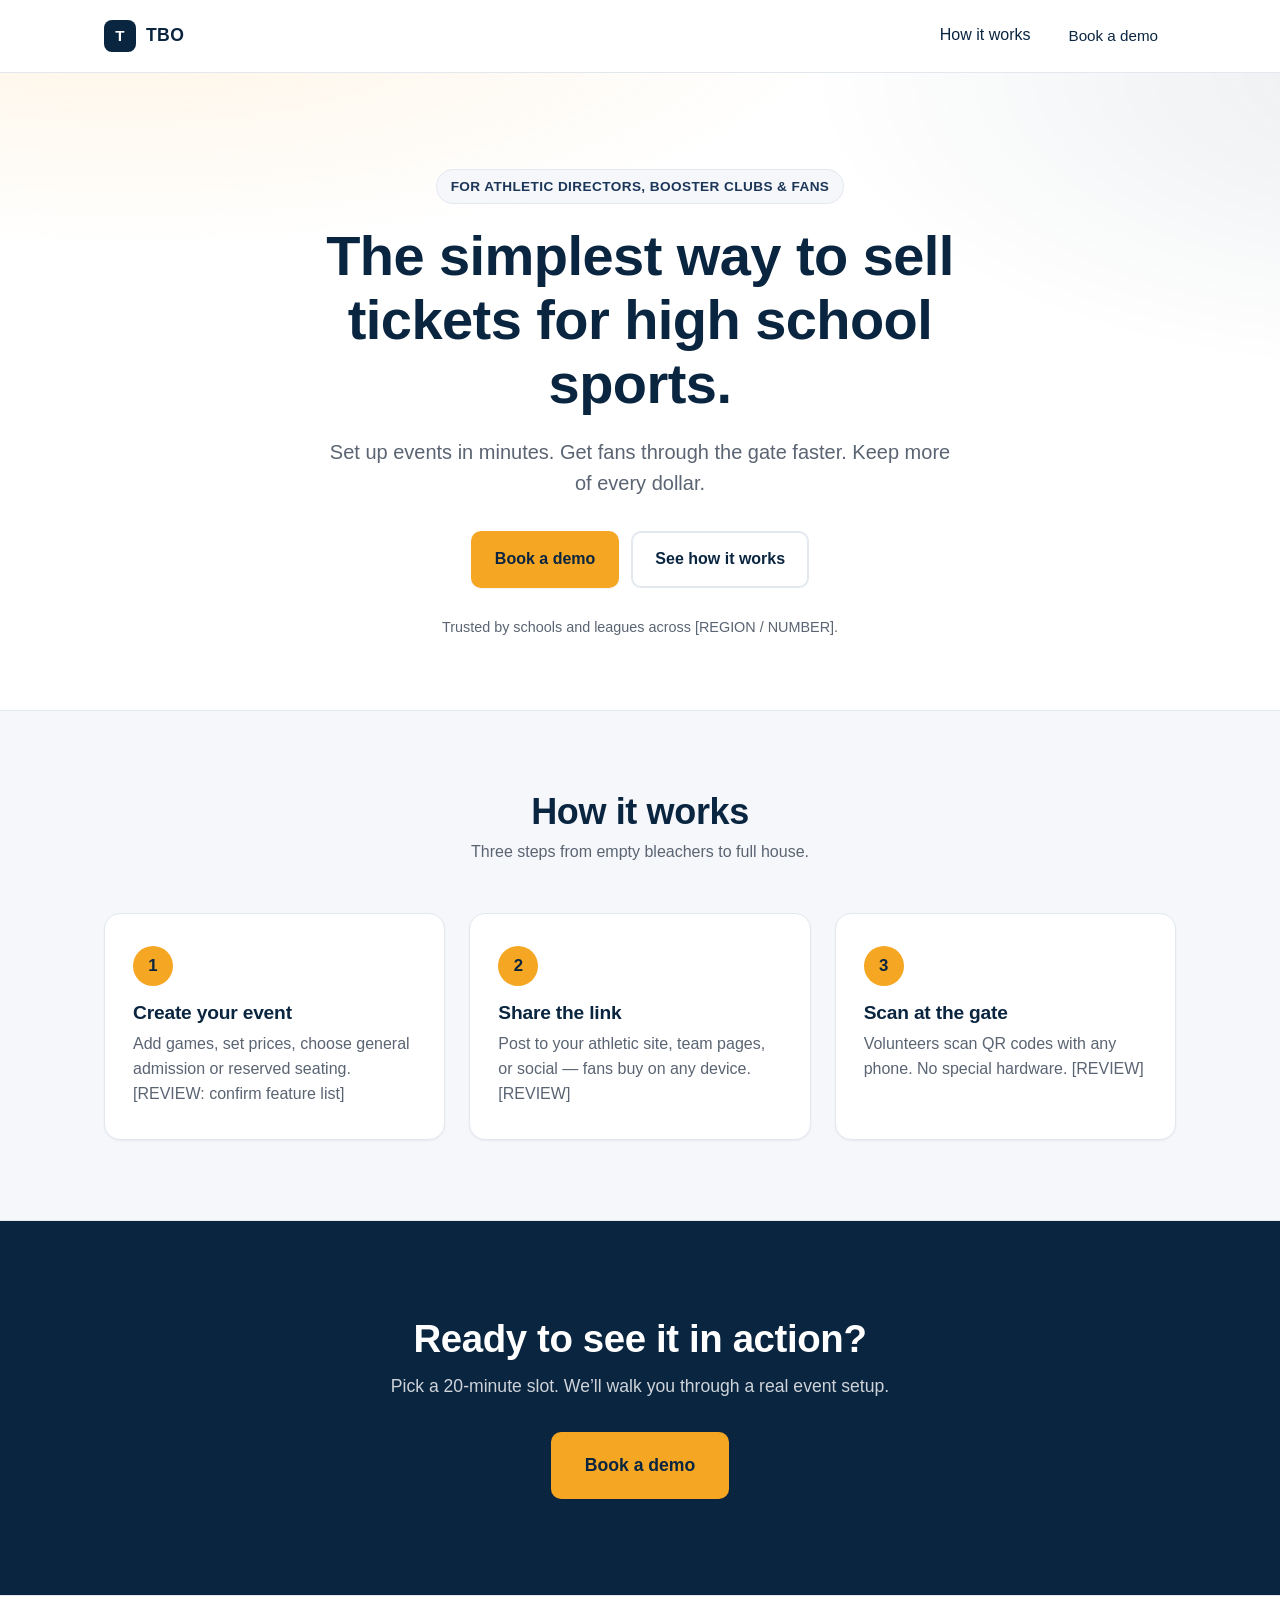
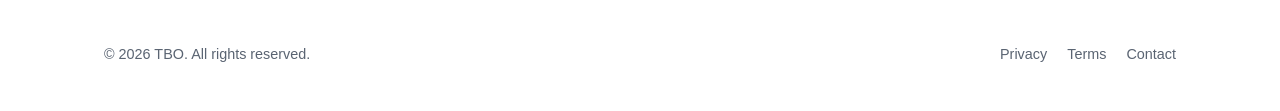
==== index.html @ 7112a97b "Add first-draft landing page Static HTML + CSS marketing page for the TBO ticketing platform. Includ" ====
<!doctype html>
<html lang="en">
  <head>
    <meta charset="utf-8" />
    <meta name="viewport" content="width=device-width, initial-scale=1" />
    <title>TBO — Ticketing built for high school sports</title>
    <!-- [REVIEW] page title: product name "TBO" and tagline both invented -->
    <meta
      name="description"
      content="Sell tickets, scan at the gate, and keep more of every dollar. Built for athletic directors, booster clubs, and the fans who show up."
    />
    <!-- [REVIEW] meta description invented -->
    <link rel="stylesheet" href="styles.css" />
  </head>
  <body>
    <header class="site-header">
      <div class="container site-header__inner">
        <a class="brand" href="#">
          <span class="brand__mark" aria-hidden="true">T</span>
          <!-- [REVIEW] logo is a placeholder letter mark; swap in your real logo file -->
          <span class="brand__name">TBO</span>
          <!-- [REVIEW] brand name "TBO" assumed from folder name -->
        </a>
        <nav class="site-nav" aria-label="Primary">
          <a href="#how-it-works">How it works</a>
          <a href="#demo" class="btn btn--small">Book a demo</a>
        </nav>
      </div>
    </header>

    <main>
      <!-- HERO -->
      <section class="hero">
        <div class="container hero__inner">
          <p class="eyebrow">For athletic directors, booster clubs &amp; fans</p>
          <!-- audience from your brief -->
          <h1 class="hero__title">
            The simplest way to sell tickets for high school sports.
          </h1>
          <!-- [REVIEW] headline invented -->
          <p class="hero__sub">
            Set up events in minutes. Get fans through the gate faster. Keep more of every dollar.
          </p>
          <!-- [REVIEW] subhead invented; swap in your real differentiator -->
          <div class="hero__ctas">
            <a href="#demo" class="btn btn--primary">Book a demo</a>
            <a href="#how-it-works" class="btn btn--ghost">See how it works</a>
          </div>
          <p class="hero__trust">
            Trusted by schools and leagues across [REGION / NUMBER].
          </p>
          <!-- [REVIEW] social proof invented; replace with real stat or remove -->
        </div>
      </section>

      <!-- HOW IT WORKS -->
      <section id="how-it-works" class="how">
        <div class="container">
          <h2 class="section-title">How it works</h2>
          <p class="section-sub">
            Three steps from empty bleachers to full house.
          </p>
          <!-- [REVIEW] section subtitle invented -->
          <ol class="steps">
            <li class="step">
              <div class="step__num">1</div>
              <h3 class="step__title">Create your event</h3>
              <p class="step__body">
                Add games, set prices, choose general admission or reserved seating. [REVIEW: confirm feature list]
              </p>
            </li>
            <li class="step">
              <div class="step__num">2</div>
              <h3 class="step__title">Share the link</h3>
              <p class="step__body">
                Post to your athletic site, team pages, or social — fans buy on any device. [REVIEW]
              </p>
            </li>
            <li class="step">
              <div class="step__num">3</div>
              <h3 class="step__title">Scan at the gate</h3>
              <p class="step__body">
                Volunteers scan QR codes with any phone. No special hardware. [REVIEW]
              </p>
            </li>
          </ol>
        </div>
      </section>

      <!-- CTA -->
      <section id="demo" class="cta">
        <div class="container cta__inner">
          <h2 class="cta__title">Ready to see it in action?</h2>
          <p class="cta__sub">
            Pick a 20-minute slot. We&rsquo;ll walk you through a real event setup.
          </p>
          <!-- [REVIEW] CTA copy invented -->
          <a href="mailto:hello@example.com" class="btn btn--primary btn--large">
            Book a demo
          </a>
          <!-- [REVIEW] placeholder email — swap for your real contact or Calendly link -->
        </div>
      </section>
    </main>

    <footer class="site-footer">
      <div class="container site-footer__inner">
        <p>&copy; <span id="year"></span> TBO. All rights reserved.</p>
        <!-- [REVIEW] company name -->
        <nav aria-label="Footer">
          <a href="#">Privacy</a>
          <a href="#">Terms</a>
          <a href="mailto:hello@example.com">Contact</a>
          <!-- [REVIEW] footer links are placeholders -->
        </nav>
      </div>
    </footer>

    <script>
      document.getElementById('year').textContent = new Date().getFullYear();
    </script>
  </body>
</html>
---- styles.css ----
/* ============================================================
   TBO landing page — styles.css
   The big knobs live here. Change colors or spacing in :root
   below and the whole page updates.
   ============================================================ */

:root {
  /* [REVIEW] colors — placeholder palette (navy + warm orange).
     Swap for your brand hex codes. */
  --color-ink: #0a2540;       /* primary deep navy, used for text and dark bg */
  --color-ink-soft: #1b3658;  /* slightly lighter navy */
  --color-accent: #f5a623;    /* warm orange, used for buttons and highlights */
  --color-accent-hover: #e0951a;
  --color-bg: #ffffff;
  --color-bg-soft: #f5f7fa;   /* very light gray-blue, section backgrounds */
  --color-text: #1a1a1a;
  --color-muted: #5a6472;
  --color-border: #e3e8ef;

  /* Type */
  --font-sans: -apple-system, BlinkMacSystemFont, "Segoe UI", Roboto, "Helvetica Neue", Arial, sans-serif;

  /* Layout */
  --container-max: 1120px;
  --radius: 10px;
  --radius-lg: 16px;
  --shadow-sm: 0 1px 2px rgba(10, 37, 64, 0.06);
  --shadow-md: 0 8px 24px rgba(10, 37, 64, 0.08);
}

/* ---------- Base ---------- */

*,
*::before,
*::after {
  box-sizing: border-box;
}

html {
  scroll-behavior: smooth;
}

body {
  margin: 0;
  font-family: var(--font-sans);
  color: var(--color-text);
  background: var(--color-bg);
  line-height: 1.55;
  -webkit-font-smoothing: antialiased;
}

a {
  color: var(--color-ink);
  text-decoration: none;
}

a:hover {
  text-decoration: underline;
}

h1, h2, h3 {
  color: var(--color-ink);
  line-height: 1.15;
  margin: 0 0 0.5em;
  letter-spacing: -0.01em;
}

.container {
  max-width: var(--container-max);
  margin: 0 auto;
  padding: 0 24px;
}

/* ---------- Buttons ---------- */

.btn {
  display: inline-block;
  padding: 14px 22px;
  border-radius: var(--radius);
  font-weight: 600;
  font-size: 1rem;
  text-decoration: none;
  transition: background-color 0.15s ease, transform 0.05s ease, box-shadow 0.15s ease;
  border: 2px solid transparent;
  cursor: pointer;
}

.btn:hover {
  text-decoration: none;
}

.btn--primary {
  background: var(--color-accent);
  color: var(--color-ink);
  box-shadow: var(--shadow-sm);
}

.btn--primary:hover {
  background: var(--color-accent-hover);
}

.btn--ghost {
  background: transparent;
  color: var(--color-ink);
  border-color: var(--color-border);
}

.btn--ghost:hover {
  background: var(--color-bg-soft);
}

.btn--small {
  padding: 8px 16px;
  font-size: 0.95rem;
}

.btn--large {
  padding: 18px 32px;
  font-size: 1.1rem;
}

/* ---------- Header ---------- */

.site-header {
  position: sticky;
  top: 0;
  background: rgba(255, 255, 255, 0.92);
  backdrop-filter: saturate(180%) blur(8px);
  border-bottom: 1px solid var(--color-border);
  z-index: 10;
}

.site-header__inner {
  display: flex;
  align-items: center;
  justify-content: space-between;
  padding-top: 14px;
  padding-bottom: 14px;
}

.brand {
  display: inline-flex;
  align-items: center;
  gap: 10px;
  font-weight: 700;
  color: var(--color-ink);
}

.brand:hover { text-decoration: none; }

.brand__mark {
  display: inline-grid;
  place-items: center;
  width: 32px;
  height: 32px;
  border-radius: 8px;
  background: var(--color-ink);
  color: #fff;
  font-weight: 800;
  font-size: 0.95rem;
}

.brand__name {
  font-size: 1.1rem;
  letter-spacing: 0.02em;
}

.site-nav {
  display: flex;
  align-items: center;
  gap: 20px;
}

.site-nav a {
  color: var(--color-ink);
  font-weight: 500;
}

/* ---------- Hero ---------- */

.hero {
  padding: 96px 0 72px;
  background:
    radial-gradient(1200px 400px at 10% -10%, rgba(245, 166, 35, 0.12), transparent 60%),
    radial-gradient(1000px 500px at 110% 0%, rgba(10, 37, 64, 0.08), transparent 60%),
    var(--color-bg);
}

.hero__inner {
  text-align: center;
  max-width: 820px;
}

.eyebrow {
  display: inline-block;
  margin: 0 0 20px;
  padding: 6px 14px;
  background: var(--color-bg-soft);
  color: var(--color-ink-soft);
  font-weight: 600;
  font-size: 0.85rem;
  letter-spacing: 0.03em;
  text-transform: uppercase;
  border-radius: 999px;
  border: 1px solid var(--color-border);
}

.hero__title {
  font-size: clamp(2rem, 5vw, 3.5rem);
  margin-bottom: 20px;
}

.hero__sub {
  font-size: clamp(1.05rem, 1.6vw, 1.25rem);
  color: var(--color-muted);
  max-width: 640px;
  margin: 0 auto 32px;
}

.hero__ctas {
  display: flex;
  flex-wrap: wrap;
  gap: 12px;
  justify-content: center;
  margin-bottom: 28px;
}

.hero__trust {
  color: var(--color-muted);
  font-size: 0.9rem;
  margin: 0;
}

/* ---------- How it works ---------- */

.how {
  padding: 80px 0;
  background: var(--color-bg-soft);
  border-top: 1px solid var(--color-border);
  border-bottom: 1px solid var(--color-border);
}

.section-title {
  text-align: center;
  font-size: clamp(1.75rem, 3vw, 2.25rem);
  margin-bottom: 8px;
}

.section-sub {
  text-align: center;
  color: var(--color-muted);
  margin: 0 auto 48px;
  max-width: 540px;
}

.steps {
  list-style: none;
  padding: 0;
  margin: 0;
  display: grid;
  grid-template-columns: repeat(3, 1fr);
  gap: 24px;
}

.step {
  background: #fff;
  padding: 32px 28px;
  border-radius: var(--radius-lg);
  border: 1px solid var(--color-border);
  box-shadow: var(--shadow-sm);
}

.step__num {
  display: inline-grid;
  place-items: center;
  width: 40px;
  height: 40px;
  border-radius: 50%;
  background: var(--color-accent);
  color: var(--color-ink);
  font-weight: 800;
  font-size: 1.05rem;
  margin-bottom: 16px;
}

.step__title {
  font-size: 1.2rem;
  margin-bottom: 8px;
}

.step__body {
  color: var(--color-muted);
  margin: 0;
}

/* ---------- CTA ---------- */

.cta {
  padding: 96px 0;
  background: var(--color-ink);
  color: #fff;
  text-align: center;
}

.cta__title {
  color: #fff;
  font-size: clamp(1.75rem, 3vw, 2.5rem);
  margin-bottom: 12px;
}

.cta__sub {
  color: rgba(255, 255, 255, 0.8);
  margin: 0 auto 32px;
  max-width: 540px;
  font-size: 1.1rem;
}

/* ---------- Footer ---------- */

.site-footer {
  padding: 32px 0;
  border-top: 1px solid var(--color-border);
  color: var(--color-muted);
  font-size: 0.9rem;
}

.site-footer__inner {
  display: flex;
  flex-wrap: wrap;
  gap: 16px;
  align-items: center;
  justify-content: space-between;
}

.site-footer nav {
  display: flex;
  gap: 20px;
}

.site-footer a {
  color: var(--color-muted);
}

/* ---------- Mobile ---------- */

@media (max-width: 720px) {
  .hero { padding: 64px 0 48px; }
  .how, .cta { padding: 64px 0; }
  .steps { grid-template-columns: 1fr; }
  .site-nav a:not(.btn) { display: none; } /* collapse text links on small screens */
}
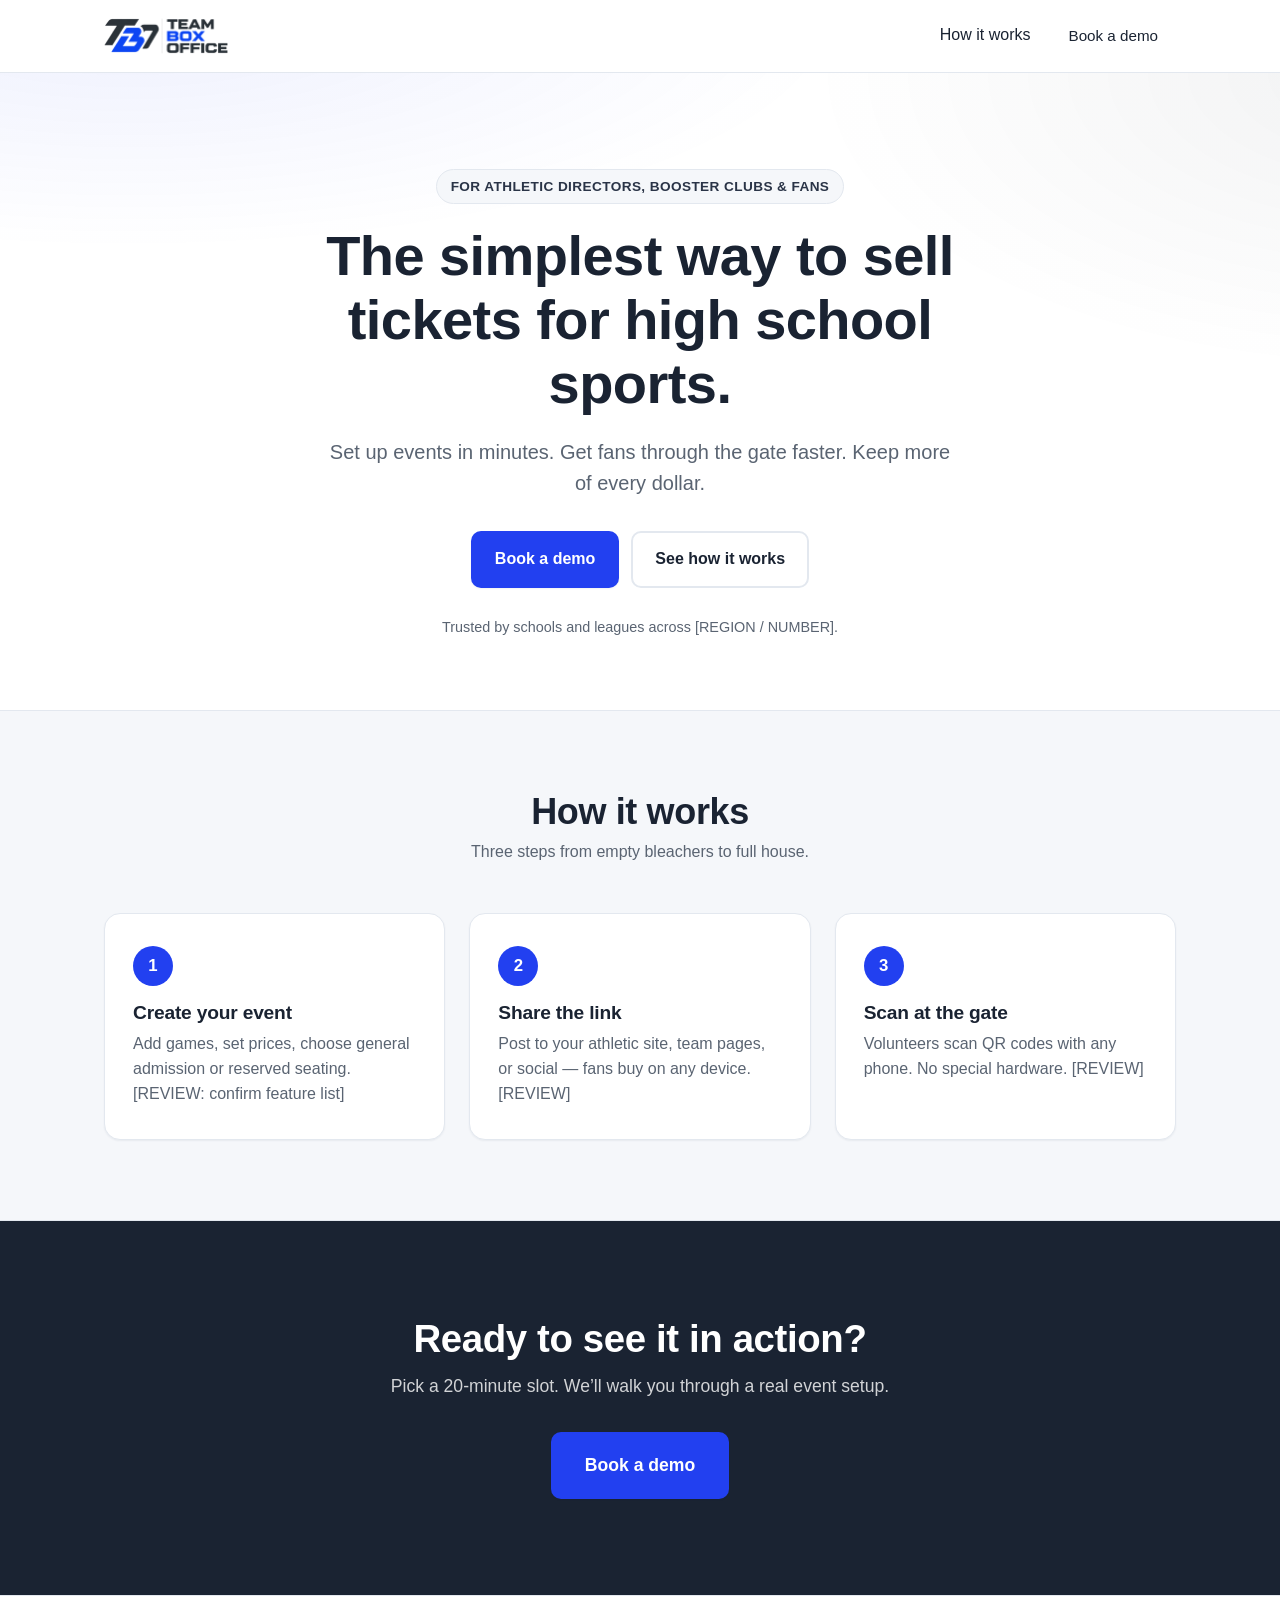
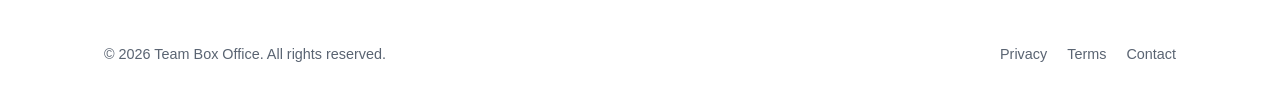
==== commit da0895f0: "Apply Team Box Office brand - Swap palette for brand colors (charcoal #1a2332, blue #2240f0) - Repla" ====
--- a/index.html
+++ b/index.html
@@ -3,23 +3,285 @@
   <head>
     <meta charset="utf-8" />
     <meta name="viewport" content="width=device-width, initial-scale=1" />
-    <title>TBO — Ticketing built for high school sports</title>
-    <!-- [REVIEW] page title: product name "TBO" and tagline both invented -->
+    <title>Team Box Office — Ticketing built for high school sports</title>
+    <!-- [REVIEW] tagline is invented; brand name is confirmed -->
     <meta
       name="description"
       content="Sell tickets, scan at the gate, and keep more of every dollar. Built for athletic directors, booster clubs, and the fans who show up."
     />
     <!-- [REVIEW] meta description invented -->
-    <link rel="stylesheet" href="styles.css" />
+    <style>
+      /* ============================================================
+         TBO landing page — styles
+         The big knobs live in :root below. Change colors or spacing
+         there and the whole page updates.
+         ============================================================ */
+
+      :root {
+        /* Team Box Office brand palette — pulled from the logo. */
+        --color-ink: #1a2332;       /* charcoal navy (TBO dark) */
+        --color-ink-soft: #2a3447;
+        --color-accent: #2240f0;    /* TBO brand blue — buttons & highlights */
+        --color-accent-hover: #1a35cc;
+        --color-bg: #ffffff;
+        --color-bg-soft: #f5f7fa;   /* section backgrounds */
+        --color-text: #1a1a1a;
+        --color-muted: #5a6472;
+        --color-border: #e3e8ef;
+
+        --font-sans: -apple-system, BlinkMacSystemFont, "Segoe UI", Roboto,
+          "Helvetica Neue", Arial, sans-serif;
+
+        --container-max: 1120px;
+        --radius: 10px;
+        --radius-lg: 16px;
+        --shadow-sm: 0 1px 2px rgba(10, 37, 64, 0.06);
+        --shadow-md: 0 8px 24px rgba(10, 37, 64, 0.08);
+      }
+
+      /* ---------- Base ---------- */
+      *,
+      *::before,
+      *::after { box-sizing: border-box; }
+
+      html { scroll-behavior: smooth; }
+
+      body {
+        margin: 0;
+        font-family: var(--font-sans);
+        color: var(--color-text);
+        background: var(--color-bg);
+        line-height: 1.55;
+        -webkit-font-smoothing: antialiased;
+      }
+
+      a { color: var(--color-ink); text-decoration: none; }
+      a:hover { text-decoration: underline; }
+
+      h1, h2, h3 {
+        color: var(--color-ink);
+        line-height: 1.15;
+        margin: 0 0 0.5em;
+        letter-spacing: -0.01em;
+      }
+
+      .container {
+        max-width: var(--container-max);
+        margin: 0 auto;
+        padding: 0 24px;
+      }
+
+      /* ---------- Buttons ---------- */
+      .btn {
+        display: inline-block;
+        padding: 14px 22px;
+        border-radius: var(--radius);
+        font-weight: 600;
+        font-size: 1rem;
+        text-decoration: none;
+        transition: background-color 0.15s ease, transform 0.05s ease,
+          box-shadow 0.15s ease;
+        border: 2px solid transparent;
+        cursor: pointer;
+      }
+      .btn:hover { text-decoration: none; }
+
+      .btn--primary {
+        background: var(--color-accent);
+        color: #fff;
+        box-shadow: var(--shadow-sm);
+      }
+      .btn--primary:hover { background: var(--color-accent-hover); }
+
+      .btn--ghost {
+        background: transparent;
+        color: var(--color-ink);
+        border-color: var(--color-border);
+      }
+      .btn--ghost:hover { background: var(--color-bg-soft); }
+
+      .btn--small { padding: 8px 16px; font-size: 0.95rem; }
+      .btn--large { padding: 18px 32px; font-size: 1.1rem; }
+
+      /* ---------- Header ---------- */
+      .site-header {
+        position: sticky;
+        top: 0;
+        background: rgba(255, 255, 255, 0.92);
+        backdrop-filter: saturate(180%) blur(8px);
+        border-bottom: 1px solid var(--color-border);
+        z-index: 10;
+      }
+      .site-header__inner {
+        display: flex;
+        align-items: center;
+        justify-content: space-between;
+        padding-top: 14px;
+        padding-bottom: 14px;
+      }
+      .brand {
+        display: inline-flex;
+        align-items: center;
+        gap: 10px;
+        font-weight: 700;
+        color: var(--color-ink);
+      }
+      .brand:hover { text-decoration: none; }
+      .brand__logo {
+        display: block;
+        height: 36px;
+        width: auto;
+      }
+
+      .site-nav { display: flex; align-items: center; gap: 20px; }
+      .site-nav a { color: var(--color-ink); font-weight: 500; }
+
+      /* ---------- Hero ---------- */
+      .hero {
+        padding: 96px 0 72px;
+        background:
+          radial-gradient(1200px 400px at 10% -10%,
+            rgba(34, 64, 240, 0.08), transparent 60%),
+          radial-gradient(1000px 500px at 110% 0%,
+            rgba(26, 35, 50, 0.06), transparent 60%),
+          var(--color-bg);
+      }
+      .hero__inner { text-align: center; max-width: 820px; }
+
+      .eyebrow {
+        display: inline-block;
+        margin: 0 0 20px;
+        padding: 6px 14px;
+        background: var(--color-bg-soft);
+        color: var(--color-ink-soft);
+        font-weight: 600;
+        font-size: 0.85rem;
+        letter-spacing: 0.03em;
+        text-transform: uppercase;
+        border-radius: 999px;
+        border: 1px solid var(--color-border);
+      }
+
+      .hero__title {
+        font-size: clamp(2rem, 5vw, 3.5rem);
+        margin-bottom: 20px;
+      }
+
+      .hero__sub {
+        font-size: clamp(1.05rem, 1.6vw, 1.25rem);
+        color: var(--color-muted);
+        max-width: 640px;
+        margin: 0 auto 32px;
+      }
+
+      .hero__ctas {
+        display: flex;
+        flex-wrap: wrap;
+        gap: 12px;
+        justify-content: center;
+        margin-bottom: 28px;
+      }
+
+      .hero__trust { color: var(--color-muted); font-size: 0.9rem; margin: 0; }
+
+      /* ---------- How it works ---------- */
+      .how {
+        padding: 80px 0;
+        background: var(--color-bg-soft);
+        border-top: 1px solid var(--color-border);
+        border-bottom: 1px solid var(--color-border);
+      }
+      .section-title {
+        text-align: center;
+        font-size: clamp(1.75rem, 3vw, 2.25rem);
+        margin-bottom: 8px;
+      }
+      .section-sub {
+        text-align: center;
+        color: var(--color-muted);
+        margin: 0 auto 48px;
+        max-width: 540px;
+      }
+      .steps {
+        list-style: none;
+        padding: 0;
+        margin: 0;
+        display: grid;
+        grid-template-columns: repeat(3, 1fr);
+        gap: 24px;
+      }
+      .step {
+        background: #fff;
+        padding: 32px 28px;
+        border-radius: var(--radius-lg);
+        border: 1px solid var(--color-border);
+        box-shadow: var(--shadow-sm);
+      }
+      .step__num {
+        display: inline-grid;
+        place-items: center;
+        width: 40px;
+        height: 40px;
+        border-radius: 50%;
+        background: var(--color-accent);
+        color: #fff;
+        font-weight: 800;
+        font-size: 1.05rem;
+        margin-bottom: 16px;
+      }
+      .step__title { font-size: 1.2rem; margin-bottom: 8px; }
+      .step__body { color: var(--color-muted); margin: 0; }
+
+      /* ---------- CTA ---------- */
+      .cta {
+        padding: 96px 0;
+        background: var(--color-ink);
+        color: #fff;
+        text-align: center;
+      }
+      .cta__title {
+        color: #fff;
+        font-size: clamp(1.75rem, 3vw, 2.5rem);
+        margin-bottom: 12px;
+      }
+      .cta__sub {
+        color: rgba(255, 255, 255, 0.8);
+        margin: 0 auto 32px;
+        max-width: 540px;
+        font-size: 1.1rem;
+      }
+
+      /* ---------- Footer ---------- */
+      .site-footer {
+        padding: 32px 0;
+        border-top: 1px solid var(--color-border);
+        color: var(--color-muted);
+        font-size: 0.9rem;
+      }
+      .site-footer__inner {
+        display: flex;
+        flex-wrap: wrap;
+        gap: 16px;
+        align-items: center;
+        justify-content: space-between;
+      }
+      .site-footer nav { display: flex; gap: 20px; }
+      .site-footer a { color: var(--color-muted); }
+
+      /* ---------- Mobile ---------- */
+      @media (max-width: 720px) {
+        .hero { padding: 64px 0 48px; }
+        .how, .cta { padding: 64px 0; }
+        .steps { grid-template-columns: 1fr; }
+        .site-nav a:not(.btn) { display: none; }
+      }
+    </style>
   </head>
   <body>
     <header class="site-header">
       <div class="container site-header__inner">
-        <a class="brand" href="#">
-          <span class="brand__mark" aria-hidden="true">T</span>
-          <!-- [REVIEW] logo is a placeholder letter mark; swap in your real logo file -->
-          <span class="brand__name">TBO</span>
-          <!-- [REVIEW] brand name "TBO" assumed from folder name -->
+        <a class="brand" href="#" aria-label="Team Box Office — home">
+          <img src="assets/logo.webp" alt="Team Box Office" class="brand__logo" />
         </a>
         <nav class="site-nav" aria-label="Primary">
           <a href="#how-it-works">How it works</a>
@@ -33,15 +295,15 @@
       <section class="hero">
         <div class="container hero__inner">
           <p class="eyebrow">For athletic directors, booster clubs &amp; fans</p>
-          <!-- audience from your brief -->
           <h1 class="hero__title">
             The simplest way to sell tickets for high school sports.
           </h1>
           <!-- [REVIEW] headline invented -->
           <p class="hero__sub">
-            Set up events in minutes. Get fans through the gate faster. Keep more of every dollar.
+            Set up events in minutes. Get fans through the gate faster.
+            Keep more of every dollar.
           </p>
-          <!-- [REVIEW] subhead invented; swap in your real differentiator -->
+          <!-- [REVIEW] subhead invented; swap for your real differentiator -->
           <div class="hero__ctas">
             <a href="#demo" class="btn btn--primary">Book a demo</a>
             <a href="#how-it-works" class="btn btn--ghost">See how it works</a>
@@ -49,7 +311,7 @@
           <p class="hero__trust">
             Trusted by schools and leagues across [REGION / NUMBER].
           </p>
-          <!-- [REVIEW] social proof invented; replace with real stat or remove -->
+          <!-- [REVIEW] social proof invented; replace with a real stat or remove -->
         </div>
       </section>
 
@@ -66,21 +328,24 @@
               <div class="step__num">1</div>
               <h3 class="step__title">Create your event</h3>
               <p class="step__body">
-                Add games, set prices, choose general admission or reserved seating. [REVIEW: confirm feature list]
+                Add games, set prices, choose general admission or reserved
+                seating. [REVIEW: confirm feature list]
               </p>
             </li>
             <li class="step">
               <div class="step__num">2</div>
               <h3 class="step__title">Share the link</h3>
               <p class="step__body">
-                Post to your athletic site, team pages, or social — fans buy on any device. [REVIEW]
+                Post to your athletic site, team pages, or social — fans buy
+                on any device. [REVIEW]
               </p>
             </li>
             <li class="step">
               <div class="step__num">3</div>
               <h3 class="step__title">Scan at the gate</h3>
               <p class="step__body">
-                Volunteers scan QR codes with any phone. No special hardware. [REVIEW]
+                Volunteers scan QR codes with any phone. No special hardware.
+                [REVIEW]
               </p>
             </li>
           </ol>
@@ -92,7 +357,8 @@
         <div class="container cta__inner">
           <h2 class="cta__title">Ready to see it in action?</h2>
           <p class="cta__sub">
-            Pick a 20-minute slot. We&rsquo;ll walk you through a real event setup.
+            Pick a 20-minute slot. We&rsquo;ll walk you through a real event
+            setup.
           </p>
           <!-- [REVIEW] CTA copy invented -->
           <a href="mailto:hello@example.com" class="btn btn--primary btn--large">
@@ -105,8 +371,7 @@
 
     <footer class="site-footer">
       <div class="container site-footer__inner">
-        <p>&copy; <span id="year"></span> TBO. All rights reserved.</p>
-        <!-- [REVIEW] company name -->
+        <p>&copy; <span id="year"></span> Team Box Office. All rights reserved.</p>
         <nav aria-label="Footer">
           <a href="#">Privacy</a>
           <a href="#">Terms</a>
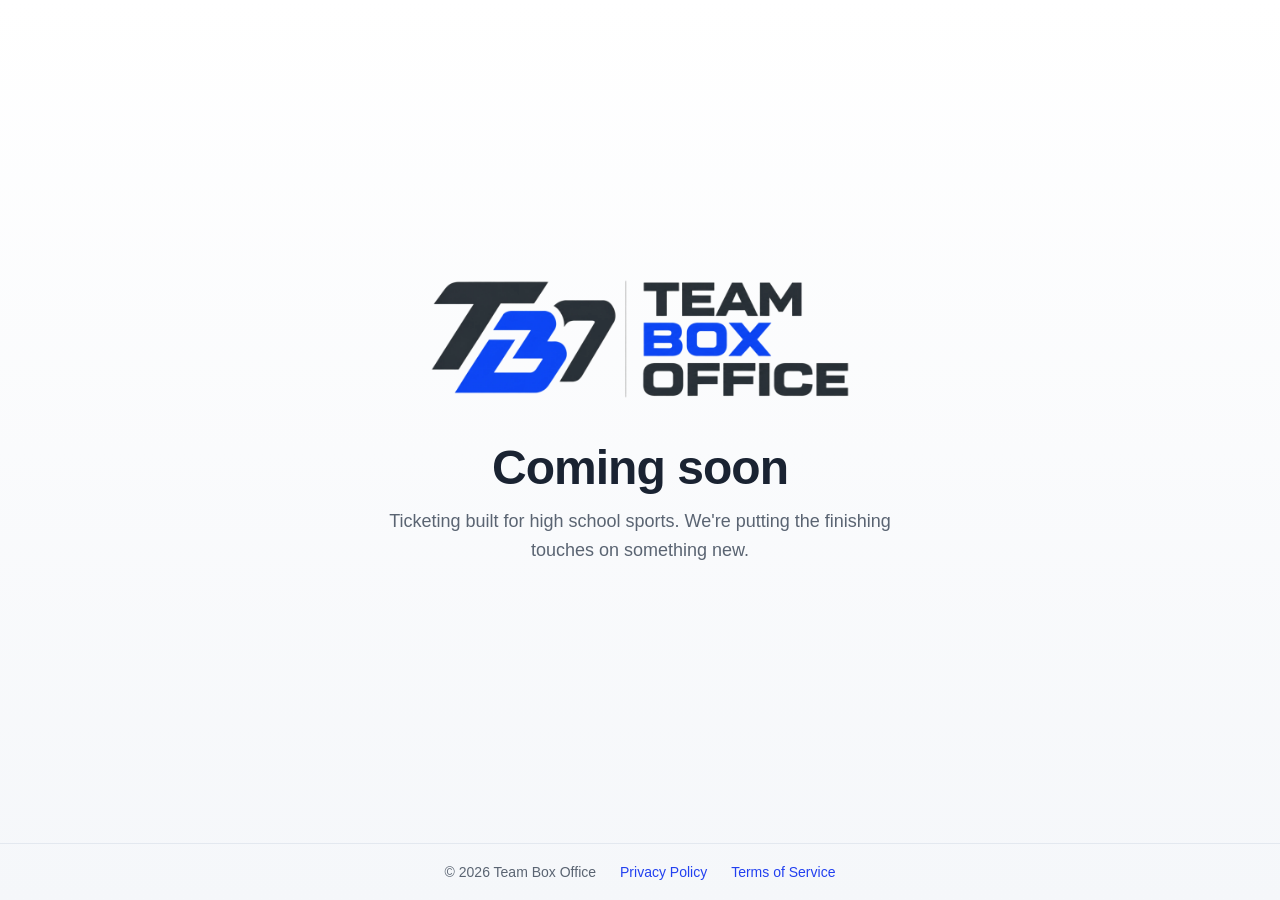
==== commit a4566efc: "Add coming-soon page; move full landing page to landing.html The full marketing page is parked at la" ====
--- a/index.html
+++ b/index.html
@@ -3,386 +3,85 @@
   <head>
     <meta charset="utf-8" />
     <meta name="viewport" content="width=device-width, initial-scale=1" />
-    <title>Team Box Office — Ticketing built for high school sports</title>
-    <!-- [REVIEW] tagline is invented; brand name is confirmed -->
-    <meta
-      name="description"
-      content="Sell tickets, scan at the gate, and keep more of every dollar. Built for athletic directors, booster clubs, and the fans who show up."
-    />
-    <!-- [REVIEW] meta description invented -->
+    <title>Team Box Office — Coming Soon</title>
+    <meta name="description" content="Team Box Office — ticketing built for high school sports. Coming soon." />
     <style>
-      /* ============================================================
-         TBO landing page — styles
-         The big knobs live in :root below. Change colors or spacing
-         there and the whole page updates.
-         ============================================================ */
-
       :root {
-        /* Team Box Office brand palette — pulled from the logo. */
-        --color-ink: #1a2332;       /* charcoal navy (TBO dark) */
-        --color-ink-soft: #2a3447;
-        --color-accent: #2240f0;    /* TBO brand blue — buttons & highlights */
+        --color-ink: #1a2332;
+        --color-accent: #2240f0;
         --color-accent-hover: #1a35cc;
         --color-bg: #ffffff;
-        --color-bg-soft: #f5f7fa;   /* section backgrounds */
-        --color-text: #1a1a1a;
+        --color-bg-soft: #f5f7fa;
         --color-muted: #5a6472;
         --color-border: #e3e8ef;
-
         --font-sans: -apple-system, BlinkMacSystemFont, "Segoe UI", Roboto,
           "Helvetica Neue", Arial, sans-serif;
-
-        --container-max: 1120px;
-        --radius: 10px;
-        --radius-lg: 16px;
-        --shadow-sm: 0 1px 2px rgba(10, 37, 64, 0.06);
-        --shadow-md: 0 8px 24px rgba(10, 37, 64, 0.08);
       }
-
-      /* ---------- Base ---------- */
-      *,
-      *::before,
-      *::after { box-sizing: border-box; }
-
-      html { scroll-behavior: smooth; }
-
+      * { box-sizing: border-box; }
+      html, body { height: 100%; margin: 0; }
       body {
-        margin: 0;
         font-family: var(--font-sans);
-        color: var(--color-text);
-        background: var(--color-bg);
-        line-height: 1.55;
+        color: var(--color-ink);
+        background: linear-gradient(180deg, var(--color-bg) 0%, var(--color-bg-soft) 100%);
+        display: flex;
+        flex-direction: column;
         -webkit-font-smoothing: antialiased;
       }
-
-      a { color: var(--color-ink); text-decoration: none; }
-      a:hover { text-decoration: underline; }
-
-      h1, h2, h3 {
-        color: var(--color-ink);
-        line-height: 1.15;
-        margin: 0 0 0.5em;
-        letter-spacing: -0.01em;
+      main {
+        flex: 1;
+        display: flex;
+        flex-direction: column;
+        align-items: center;
+        justify-content: center;
+        text-align: center;
+        padding: 48px 16px;
       }
-
-      .container {
-        max-width: var(--container-max);
-        margin: 0 auto;
-        padding: 0 24px;
+      .logo {
+        width: 100%;
+        max-width: 420px;
+        height: auto;
+        margin-bottom: 40px;
       }
-
-      /* ---------- Buttons ---------- */
-      .btn {
-        display: inline-block;
-        padding: 14px 22px;
-        border-radius: var(--radius);
-        font-weight: 600;
-        font-size: 1rem;
-        text-decoration: none;
-        transition: background-color 0.15s ease, transform 0.05s ease,
-          box-shadow 0.15s ease;
-        border: 2px solid transparent;
-        cursor: pointer;
+      h1 {
+        font-size: clamp(2rem, 5vw, 3rem);
+        letter-spacing: -0.02em;
+        margin: 0 0 12px;
       }
-      .btn:hover { text-decoration: none; }
-
-      .btn--primary {
-        background: var(--color-accent);
-        color: #fff;
-        box-shadow: var(--shadow-sm);
+      p {
+        color: var(--color-muted);
+        font-size: 1.125rem;
+        line-height: 1.6;
+        max-width: 32rem;
+        margin: 0;
       }
-      .btn--primary:hover { background: var(--color-accent-hover); }
-
-      .btn--ghost {
-        background: transparent;
-        color: var(--color-ink);
-        border-color: var(--color-border);
-      }
-      .btn--ghost:hover { background: var(--color-bg-soft); }
-
-      .btn--small { padding: 8px 16px; font-size: 0.95rem; }
-      .btn--large { padding: 18px 32px; font-size: 1.1rem; }
-
-      /* ---------- Header ---------- */
-      .site-header {
-        position: sticky;
-        top: 0;
-        background: rgba(255, 255, 255, 0.92);
-        backdrop-filter: saturate(180%) blur(8px);
-        border-bottom: 1px solid var(--color-border);
-        z-index: 10;
-      }
-      .site-header__inner {
-        display: flex;
-        align-items: center;
-        justify-content: space-between;
-        padding-top: 14px;
-        padding-bottom: 14px;
-      }
-      .brand {
-        display: inline-flex;
-        align-items: center;
-        gap: 10px;
-        font-weight: 700;
-        color: var(--color-ink);
-      }
-      .brand:hover { text-decoration: none; }
-      .brand__logo {
-        display: block;
-        height: 36px;
-        width: auto;
-      }
-
-      .site-nav { display: flex; align-items: center; gap: 20px; }
-      .site-nav a { color: var(--color-ink); font-weight: 500; }
-
-      /* ---------- Hero ---------- */
-      .hero {
-        padding: 96px 0 72px;
-        background:
-          radial-gradient(1200px 400px at 10% -10%,
-            rgba(34, 64, 240, 0.08), transparent 60%),
-          radial-gradient(1000px 500px at 110% 0%,
-            rgba(26, 35, 50, 0.06), transparent 60%),
-          var(--color-bg);
-      }
-      .hero__inner { text-align: center; max-width: 820px; }
-
-      .eyebrow {
-        display: inline-block;
-        margin: 0 0 20px;
-        padding: 6px 14px;
-        background: var(--color-bg-soft);
-        color: var(--color-ink-soft);
-        font-weight: 600;
-        font-size: 0.85rem;
-        letter-spacing: 0.03em;
-        text-transform: uppercase;
-        border-radius: 999px;
-        border: 1px solid var(--color-border);
-      }
-
-      .hero__title {
-        font-size: clamp(2rem, 5vw, 3.5rem);
-        margin-bottom: 20px;
-      }
-
-      .hero__sub {
-        font-size: clamp(1.05rem, 1.6vw, 1.25rem);
-        color: var(--color-muted);
-        max-width: 640px;
-        margin: 0 auto 32px;
-      }
-
-      .hero__ctas {
+      footer {
+        border-top: 1px solid var(--color-border);
+        padding: 20px 16px;
         display: flex;
         flex-wrap: wrap;
-        gap: 12px;
         justify-content: center;
-        margin-bottom: 28px;
+        gap: 8px 24px;
+        font-size: 0.875rem;
+        color: var(--color-muted);
       }
-
-      .hero__trust { color: var(--color-muted); font-size: 0.9rem; margin: 0; }
-
-      /* ---------- How it works ---------- */
-      .how {
-        padding: 80px 0;
-        background: var(--color-bg-soft);
-        border-top: 1px solid var(--color-border);
-        border-bottom: 1px solid var(--color-border);
+      footer a {
+        color: var(--color-accent);
+        text-decoration: none;
       }
-      .section-title {
-        text-align: center;
-        font-size: clamp(1.75rem, 3vw, 2.25rem);
-        margin-bottom: 8px;
-      }
-      .section-sub {
-        text-align: center;
-        color: var(--color-muted);
-        margin: 0 auto 48px;
-        max-width: 540px;
-      }
-      .steps {
-        list-style: none;
-        padding: 0;
-        margin: 0;
-        display: grid;
-        grid-template-columns: repeat(3, 1fr);
-        gap: 24px;
-      }
-      .step {
-        background: #fff;
-        padding: 32px 28px;
-        border-radius: var(--radius-lg);
-        border: 1px solid var(--color-border);
-        box-shadow: var(--shadow-sm);
-      }
-      .step__num {
-        display: inline-grid;
-        place-items: center;
-        width: 40px;
-        height: 40px;
-        border-radius: 50%;
-        background: var(--color-accent);
-        color: #fff;
-        font-weight: 800;
-        font-size: 1.05rem;
-        margin-bottom: 16px;
-      }
-      .step__title { font-size: 1.2rem; margin-bottom: 8px; }
-      .step__body { color: var(--color-muted); margin: 0; }
-
-      /* ---------- CTA ---------- */
-      .cta {
-        padding: 96px 0;
-        background: var(--color-ink);
-        color: #fff;
-        text-align: center;
-      }
-      .cta__title {
-        color: #fff;
-        font-size: clamp(1.75rem, 3vw, 2.5rem);
-        margin-bottom: 12px;
-      }
-      .cta__sub {
-        color: rgba(255, 255, 255, 0.8);
-        margin: 0 auto 32px;
-        max-width: 540px;
-        font-size: 1.1rem;
-      }
-
-      /* ---------- Footer ---------- */
-      .site-footer {
-        padding: 32px 0;
-        border-top: 1px solid var(--color-border);
-        color: var(--color-muted);
-        font-size: 0.9rem;
-      }
-      .site-footer__inner {
-        display: flex;
-        flex-wrap: wrap;
-        gap: 16px;
-        align-items: center;
-        justify-content: space-between;
-      }
-      .site-footer nav { display: flex; gap: 20px; }
-      .site-footer a { color: var(--color-muted); }
-
-      /* ---------- Mobile ---------- */
-      @media (max-width: 720px) {
-        .hero { padding: 64px 0 48px; }
-        .how, .cta { padding: 64px 0; }
-        .steps { grid-template-columns: 1fr; }
-        .site-nav a:not(.btn) { display: none; }
-      }
+      footer a:hover { color: var(--color-accent-hover); text-decoration: underline; }
     </style>
   </head>
   <body>
-    <header class="site-header">
-      <div class="container site-header__inner">
-        <a class="brand" href="#" aria-label="Team Box Office — home">
-          <img src="assets/logo.webp" alt="Team Box Office" class="brand__logo" />
-        </a>
-        <nav class="site-nav" aria-label="Primary">
-          <a href="#how-it-works">How it works</a>
-          <a href="#demo" class="btn btn--small">Book a demo</a>
-        </nav>
-      </div>
-    </header>
-
     <main>
-      <!-- HERO -->
-      <section class="hero">
-        <div class="container hero__inner">
-          <p class="eyebrow">For athletic directors, booster clubs &amp; fans</p>
-          <h1 class="hero__title">
-            The simplest way to sell tickets for high school sports.
-          </h1>
-          <!-- [REVIEW] headline invented -->
-          <p class="hero__sub">
-            Set up events in minutes. Get fans through the gate faster.
-            Keep more of every dollar.
-          </p>
-          <!-- [REVIEW] subhead invented; swap for your real differentiator -->
-          <div class="hero__ctas">
-            <a href="#demo" class="btn btn--primary">Book a demo</a>
-            <a href="#how-it-works" class="btn btn--ghost">See how it works</a>
-          </div>
-          <p class="hero__trust">
-            Trusted by schools and leagues across [REGION / NUMBER].
-          </p>
-          <!-- [REVIEW] social proof invented; replace with a real stat or remove -->
-        </div>
-      </section>
-
-      <!-- HOW IT WORKS -->
-      <section id="how-it-works" class="how">
-        <div class="container">
-          <h2 class="section-title">How it works</h2>
-          <p class="section-sub">
-            Three steps from empty bleachers to full house.
-          </p>
-          <!-- [REVIEW] section subtitle invented -->
-          <ol class="steps">
-            <li class="step">
-              <div class="step__num">1</div>
-              <h3 class="step__title">Create your event</h3>
-              <p class="step__body">
-                Add games, set prices, choose general admission or reserved
-                seating. [REVIEW: confirm feature list]
-              </p>
-            </li>
-            <li class="step">
-              <div class="step__num">2</div>
-              <h3 class="step__title">Share the link</h3>
-              <p class="step__body">
-                Post to your athletic site, team pages, or social — fans buy
-                on any device. [REVIEW]
-              </p>
-            </li>
-            <li class="step">
-              <div class="step__num">3</div>
-              <h3 class="step__title">Scan at the gate</h3>
-              <p class="step__body">
-                Volunteers scan QR codes with any phone. No special hardware.
-                [REVIEW]
-              </p>
-            </li>
-          </ol>
-        </div>
-      </section>
-
-      <!-- CTA -->
-      <section id="demo" class="cta">
-        <div class="container cta__inner">
-          <h2 class="cta__title">Ready to see it in action?</h2>
-          <p class="cta__sub">
-            Pick a 20-minute slot. We&rsquo;ll walk you through a real event
-            setup.
-          </p>
-          <!-- [REVIEW] CTA copy invented -->
-          <a href="mailto:hello@example.com" class="btn btn--primary btn--large">
-            Book a demo
-          </a>
-          <!-- [REVIEW] placeholder email — swap for your real contact or Calendly link -->
-        </div>
-      </section>
+      <img class="logo" src="assets/logo.webp" alt="Team Box Office" width="2000" height="580" />
+      <h1>Coming soon</h1>
+      <p>Ticketing built for high school sports. We're putting the finishing touches on something new.</p>
     </main>
-
-    <footer class="site-footer">
-      <div class="container site-footer__inner">
-        <p>&copy; <span id="year"></span> Team Box Office. All rights reserved.</p>
-        <nav aria-label="Footer">
-          <a href="#">Privacy</a>
-          <a href="#">Terms</a>
-          <a href="mailto:hello@example.com">Contact</a>
-          <!-- [REVIEW] footer links are placeholders -->
-        </nav>
-      </div>
+    <footer>
+      <span>&copy; <span id="year">2026</span> Team Box Office</span>
+      <a href="TBO_Privacy_Policy.pdf">Privacy Policy</a>
+      <a href="TBO_Terms_of_Service.pdf">Terms of Service</a>
     </footer>
-
-    <script>
-      document.getElementById('year').textContent = new Date().getFullYear();
-    </script>
+    <script>document.getElementById("year").textContent = new Date().getFullYear();</script>
   </body>
 </html>
